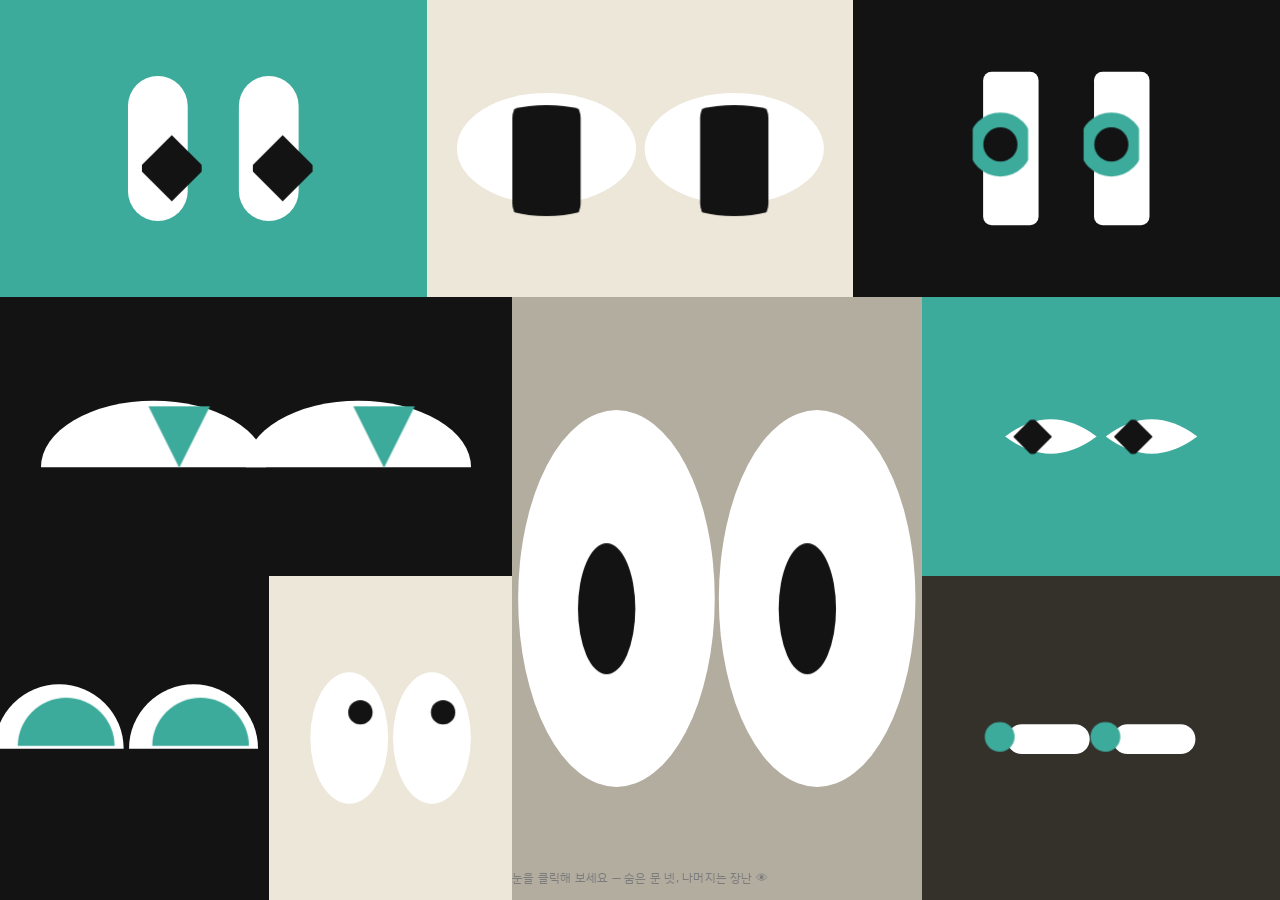
==== eye2.html @ b15d76cb "eye2: pin the design's mint back icon so it stays visible on scroll Extract the exact mint icon from" ====
<!DOCTYPE html>
<html lang="ko">
<head>
<meta charset="UTF-8" />
<meta name="viewport" content="width=device-width, initial-scale=1.0" />
<title>DOKI — eyes wall</title>
<link rel="preconnect" href="https://fonts.googleapis.com" />
<link rel="preconnect" href="https://fonts.gstatic.com" crossorigin />
<link href="https://fonts.googleapis.com/css2?family=Space+Grotesk:wght@400;500;700&family=IBM+Plex+Sans+KR:wght@300;400;500;600;700&display=swap" rel="stylesheet" />
<style>
  :root{
    --mint:#3DAB9B; --ivory:#EDE7D9; --black:#131313;
    --darkgray:#33312A; --gray:#B3ADA0; --white:#FFFFFF;
    --ease:cubic-bezier(.16,.84,.30,1);
  }
  *{margin:0;padding:0;box-sizing:border-box;}
  html,body{width:100%;height:100%;overflow:hidden;background:var(--black);
    font-family:"Space Grotesk","IBM Plex Sans KR",system-ui,sans-serif;}

  /* ---- asymmetric full-bleed grid ---- */
  .collage{
    width:100vw;height:100vh;display:grid;
    /* x lines: 0 21 33.33 40 66.67 72 80 100 */
    grid-template-columns:21fr 12.33fr 6.67fr 26.67fr 5.33fr 8fr 20fr;
    /* y lines: 0 33 59 64 70 100 */
    grid-template-rows:33fr 26fr 5fr 6fr 30fr;
  }
  .tile{position:relative;overflow:hidden;}
  .tile svg{width:100%;height:100%;display:block;}
  .eye{cursor:pointer;-webkit-tap-highlight-color:transparent;}
  .eye svg{transition:transform .4s var(--ease);will-change:transform;}
  .eye:hover svg{transform:scale(1.015);}
  /* real doors lift a touch more on hover */
  .eye[data-door="true"]:hover{filter:brightness(1.04);}
  .eye[data-door="true"]:hover svg{transform:scale(1.03);}

  .gaze{will-change:transform;}
  .blinker{transform-box:fill-box;transform-origin:center;transform:scaleY(0);}

  /* placement: row-start / col-start / row-end / col-end */
  .A{grid-area:1/1/2/3;background:var(--mint);}
  .B{grid-area:1/3/2/5;background:var(--ivory);}
  .C{grid-area:1/5/2/8;background:var(--black);}
  .D{grid-area:2/1/4/4;background:var(--black);}
  .E{grid-area:2/4/6/6;background:var(--gray);}
  .F{grid-area:2/6/4/8;background:var(--mint);}
  .G{grid-area:4/1/6/2;background:var(--black);}
  .H{grid-area:4/2/6/4;background:var(--ivory);}
  .I{grid-area:4/6/6/8;background:var(--darkgray);}

  /* ---- zoom veil ---- */
  .veil{position:fixed;z-index:40;top:0;left:0;width:40px;height:40px;border-radius:50%;
    background:var(--black);transform:translate(-50%,-50%) scale(0);pointer-events:none;}

  /* ===== product detail pages · Second White style ===== */
  .detail{position:fixed;inset:0;z-index:50;overflow-y:auto;opacity:0;visibility:hidden;
    background:#F4F4F2;color:#141414;--mint:#2FB39E;
    font-family:"Space Grotesk","IBM Plex Sans KR",system-ui,sans-serif;}
  .detail.is-open{visibility:visible;}

  /* minimal CLOSE button (top-right) */
  .sw-close{position:fixed;top:clamp(18px,3vh,32px);right:clamp(18px,4vw,52px);z-index:62;background:none;border:none;
    cursor:pointer;color:#141414;display:inline-flex;align-items:center;gap:11px;padding:6px 2px;
    font-family:"Space Grotesk",sans-serif;font-size:11.5px;letter-spacing:.22em;text-transform:uppercase;}
  .sw-close span{display:inline-grid;place-items:center;width:30px;height:30px;border:1.4px solid currentColor;
    border-radius:50%;font-size:12px;transition:transform .4s var(--ease),background .35s,color .35s;}
  .sw-close:hover span{transform:rotate(90deg);background:#141414;color:#F4F4F2;}

  /* split layout */
  .sw-split{display:grid;grid-template-columns:1.04fr 1fr;min-height:100vh;align-items:stretch;}
  .sw-copy{align-self:center;padding:clamp(86px,12vh,150px) clamp(22px,5vw,84px) clamp(40px,8vh,84px);max-width:780px;}
  .sw-stage{position:relative;min-height:100vh;overflow:hidden;
    background:radial-gradient(120% 92% at 50% 36%,#FCFCFB 0%,#EFEFEC 58%,#E6E6E1 100%);}
  @media (max-width:900px){.sw-split{grid-template-columns:1fr;}.sw-stage{min-height:60vh;order:-1;}
    .sw-copy{padding-top:96px;}}

  /* typography — tight bold sans, big contrast */
  .sw-eyebrow{font-family:"Space Grotesk",sans-serif;font-size:12px;letter-spacing:.26em;text-transform:uppercase;
    color:#9a9a92;margin:0 0 clamp(22px,4vh,40px);}
  .sw-title{font-family:"IBM Plex Sans KR","Space Grotesk",sans-serif;font-weight:700;letter-spacing:-.035em;
    line-height:1.0;margin:0;font-size:clamp(38px,5.4vw,84px);}
  .sw-title .ko{color:#a3a39b;font-weight:600;}
  .sw-sub{font-family:"IBM Plex Sans KR",sans-serif;font-weight:400;font-style:italic;color:#5a5a52;
    font-size:clamp(16px,1.7vw,22px);line-height:1.5;margin:clamp(22px,3.4vh,34px) 0 0;}
  .sw-concept{display:flex;align-items:center;flex-wrap:wrap;gap:13px;margin:clamp(26px,4vh,42px) 0 0;
    font-family:"IBM Plex Sans KR",sans-serif;font-size:clamp(13px,1.25vw,16px);}
  .sw-concept .a{font-weight:600;color:#3b3b35;}
  .sw-concept .ln{flex:0 0 clamp(34px,4vw,56px);height:1.5px;background:#cdcdc6;}
  .sw-concept .b{font-weight:700;}
  .sw-concept em{font-style:normal;color:var(--mint);font-weight:700;}
  .sw-story{font-family:"IBM Plex Sans KR",sans-serif;font-weight:300;color:#5a5a52;line-height:1.95;
    font-size:clamp(13.5px,1vw,15px);max-width:50ch;margin:clamp(28px,4.4vh,44px) 0 0;
    padding-top:clamp(24px,3.4vh,34px);border-top:1px solid #e1e1db;}

  /* stage shared */
  .sw-canvas{position:absolute;inset:0;width:100%;height:100%;display:block;touch-action:none;cursor:grab;}
  .sw-canvas:active{cursor:grabbing;}
  .sw-shadow{position:absolute;left:50%;bottom:12%;width:40%;height:4.4%;transform:translateX(-50%);
    background:radial-gradient(50% 50% at 50% 50%,rgba(20,20,16,.18),rgba(20,20,16,0) 72%);filter:blur(3px);pointer-events:none;}
  .sw-hint{position:absolute;left:0;right:0;bottom:clamp(22px,4vh,40px);text-align:center;pointer-events:none;
    font-family:"Space Grotesk",sans-serif;font-size:11px;letter-spacing:.2em;text-transform:uppercase;color:#ababa2;}

  /* fan photo studio */
  .fan-stage{display:flex;flex-direction:column;align-items:center;justify-content:center;gap:clamp(20px,3.4vh,34px);padding:8vh 6%;}
  .fan-hero{width:min(78%,380px);aspect-ratio:1/1.05;display:grid;place-items:center;}
  .fan-hero img{max-width:100%;max-height:100%;object-fit:contain;animation:floaty 6.5s ease-in-out infinite;
    filter:drop-shadow(0 30px 36px rgba(20,20,16,.12));}
  @keyframes floaty{0%,100%{transform:translateY(-7px);}50%{transform:translateY(7px);}}
  .fan-thumbs{display:flex;gap:10px;}
  .fan-thumb{width:clamp(46px,5vw,58px);height:clamp(46px,5vw,58px);border-radius:10px;overflow:hidden;cursor:pointer;
    background:#fff;border:1px solid #e2e2dc;padding:0;transition:transform .3s var(--ease),border-color .3s;}
  .fan-thumb img{width:100%;height:100%;object-fit:cover;}
  .fan-thumb:hover{transform:translateY(-3px);}
  .fan-thumb.is-active{border-color:#141414;}

  /* brand manifesto */
  .sw--brand .sw-manifesto{max-width:1180px;margin:0 auto;
    padding:clamp(120px,22vh,240px) clamp(22px,6vw,92px) clamp(80px,14vh,170px);}
  .sw-quote{font-family:"IBM Plex Sans KR",sans-serif;font-weight:600;line-height:1.36;letter-spacing:-.015em;
    font-size:clamp(24px,3.4vw,50px);margin:clamp(30px,5vh,58px) 0 0;max-width:18ch;}
  .sw-quote em{font-style:normal;color:var(--mint);}
  .sw-body{font-family:"IBM Plex Sans KR",sans-serif;font-weight:300;color:#5a5a52;line-height:1.95;
    font-size:clamp(14px,1.05vw,17px);max-width:56ch;margin:clamp(36px,5vh,58px) 0 0;}
  .sw-body b{color:#141414;font-weight:600;}

  /* ===== FAN · full dobe page (high-res SVG) ===== */
  .detail--fan.dobe{background:#fff;color:#141414;}
  .dobe-scroll{min-height:100vh;display:flex;justify-content:center;}
  .dobe-stage{position:relative;width:100%;max-width:1497px;}
  .dobe-full{display:block;width:100%;height:auto;}
  /* clickable hotspot over the design's own mint icon (top-right) */
  .dobe-iconback{position:absolute;left:92.76%;top:1.32%;width:5%;aspect-ratio:1;
    transform:translate(-50%,-50%);background:none;border:none;border-radius:50%;cursor:pointer;padding:0;}
  .dobe-iconback:hover{box-shadow:0 0 0 5px rgba(74,180,166,.35);}
  /* pinned clone of that same icon, revealed on scroll */
  .dobe-fixedback{position:fixed;top:clamp(14px,2.4vh,26px);right:clamp(16px,3vw,40px);z-index:64;
    width:clamp(44px,4.4vw,56px);height:auto;border:none;background:none;padding:0;cursor:pointer;
    opacity:0;transform:translateY(-10px) scale(.9);pointer-events:none;
    transition:opacity .35s var(--ease),transform .35s var(--ease);
    filter:drop-shadow(0 6px 16px rgba(20,20,16,.2));}
  .dobe-fixedback img{width:100%;display:block;}
  .detail--fan.scrolled .dobe-fixedback{opacity:1;transform:none;pointer-events:auto;}
  .detail--fan.scrolled .dobe-fixedback:hover{transform:scale(1.07);}
  /* click stamp */
  .doki-stamp{position:fixed;z-index:70;width:clamp(120px,16vw,168px);height:auto;pointer-events:none;
    transform:translate(-50%,-50%) rotate(var(--rot,0deg)) scale(1);transform-origin:center;
    animation:stampIn 1.15s cubic-bezier(.2,.8,.25,1) forwards;}
  @keyframes stampIn{
    0%{opacity:0;transform:translate(-50%,-50%) rotate(var(--rot)) scale(1.65);}
    11%{opacity:.95;transform:translate(-50%,-50%) rotate(var(--rot)) scale(.9);}
    22%{transform:translate(-50%,-50%) rotate(var(--rot)) scale(1.04);}
    32%{opacity:1;transform:translate(-50%,-50%) rotate(var(--rot)) scale(1);}
    72%{opacity:1;}
    100%{opacity:0;transform:translate(-50%,-50%) rotate(var(--rot)) scale(1);}
  }

  /* scroll cue + 3D loader */
  .sw-scrollcue{display:inline-flex;align-items:center;gap:10px;margin-top:clamp(30px,5vh,52px);
    font-family:"Space Grotesk",sans-serif;font-size:11px;letter-spacing:.22em;text-transform:uppercase;color:#a3a39b;}
  .sw-scrollcue b{font-size:14px;animation:cue 1.8s ease-in-out infinite;}
  @keyframes cue{0%,100%{transform:translateY(-2px);}50%{transform:translateY(3px);}}
  .sw-loader{position:absolute;inset:0;display:grid;place-items:center;pointer-events:none;
    font-family:"Space Grotesk",sans-serif;font-size:11px;letter-spacing:.24em;text-transform:uppercase;color:#b3b3aa;
    transition:opacity .5s var(--ease);}
  .sw-stage.is-loaded .sw-loader{opacity:0;}
  .sw-stage:not(.is-loaded) .sw-hint{opacity:0;}

  /* ===== magazine lookbook (scroll area) ===== */
  .sw-mag{padding:clamp(56px,12vh,150px) clamp(20px,6vw,118px) clamp(96px,18vh,220px);
    display:grid;grid-template-columns:repeat(12,1fr);gap:clamp(40px,7vh,116px) clamp(16px,2vw,34px);background:#F4F4F2;}
  .sw-mag__intro{grid-column:1/13;display:flex;justify-content:space-between;align-items:flex-end;flex-wrap:wrap;gap:18px;
    border-top:1px solid #e1e1db;padding-top:22px;}
  .sw-mag__intro h2{font-family:"IBM Plex Sans KR","Space Grotesk",sans-serif;font-weight:700;letter-spacing:-.03em;
    font-size:clamp(28px,4vw,58px);margin:0;}
  .sw-mag__intro span{font-family:"Space Grotesk",sans-serif;font-size:11.5px;letter-spacing:.22em;text-transform:uppercase;color:#9a9a92;}
  .sw-mag figure{margin:0;overflow:hidden;background:#ECECE7;}
  .sw-mag figure img{width:100%;height:100%;object-fit:cover;display:block;}
  .sw-mag figcaption{font-family:"IBM Plex Sans KR",sans-serif;font-size:12.5px;color:#8c8c84;margin-top:14px;}
  .m-tall{grid-column:2/7;aspect-ratio:4/5;}
  .m-side{grid-column:8/12;aspect-ratio:3/4;align-self:end;}
  .m-wide{grid-column:1/13;aspect-ratio:16/7;}
  .m-sq{grid-column:3/8;aspect-ratio:1/1;}
  .m-port{grid-column:8/13;aspect-ratio:4/5;align-self:center;}
  .m-quote{grid-column:2/12;font-family:"IBM Plex Sans KR",sans-serif;font-weight:600;letter-spacing:-.02em;
    line-height:1.42;font-size:clamp(24px,3.6vw,52px);margin:0;}
  .m-quote em{font-style:normal;color:var(--mint);}
  .m-note{grid-column:8/13;font-family:"IBM Plex Sans KR",sans-serif;font-weight:300;color:#5a5a52;line-height:1.9;
    font-size:14px;align-self:center;margin:0;}
  .m-plate{aspect-ratio:4/3;display:grid;place-items:center;color:#fff;}
  .m-plate.l{grid-column:2/8;} .m-plate.r{grid-column:8/12;}
  .m-plate b{font-family:"IBM Plex Sans KR","Space Grotesk",sans-serif;font-weight:700;font-size:clamp(30px,5vw,72px);opacity:.94;}
  @media (max-width:760px){
    .sw-mag{gap:44px 14px;}
    .m-tall,.m-side,.m-wide,.m-sq,.m-port,.m-quote,.m-note,.m-plate{grid-column:1/13;}
    .m-tall,.m-side,.m-sq,.m-port{aspect-ratio:4/5;}
  }

  /* ---- toast ---- */
  .toast{position:fixed;left:50%;bottom:clamp(28px,6vh,64px);transform:translate(-50%,14px);z-index:60;
    background:var(--white);color:var(--black);font-family:"IBM Plex Sans KR",sans-serif;font-size:14px;
    padding:12px 22px;border-radius:999px;opacity:0;pointer-events:none;white-space:nowrap;
    box-shadow:0 8px 30px rgba(0,0,0,.25);transition:opacity .35s var(--ease),transform .35s var(--ease);}
  .toast.show{opacity:1;transform:translate(-50%,0);}

  /* ---- tiny helper line ---- */
  .hint{position:fixed;left:50%;bottom:14px;transform:translateX(-50%);z-index:6;
    font-family:"IBM Plex Sans KR",sans-serif;font-size:12px;letter-spacing:.02em;color:rgba(255,255,255,.55);
    pointer-events:none;transition:opacity .5s var(--ease);mix-blend-mode:difference;}

  @media (prefers-reduced-motion:reduce){*{animation-duration:.001ms!important;transition-duration:.001ms!important;}}
</style>
</head>
<body>
  <main class="collage">

    <!-- A · mint · pills + diamonds · HIDDEN DOOR → brand story -->
    <div class="tile A eye" data-mx="4" data-my="8" data-door="true" data-product="brand" role="button" tabindex="0" aria-label="도깨비 눈 (숨은 문) — 브랜드 이야기">
      <svg viewBox="0 0 100 56" preserveAspectRatio="xMidYMid meet">
        <defs><clipPath id="aL"><rect x="30" y="11" width="14" height="34" rx="7"/></clipPath><clipPath id="aR"><rect x="56" y="11" width="14" height="34" rx="7"/></clipPath></defs>
        <rect class="sclera" x="30" y="11" width="14" height="34" rx="7" fill="#fff"/>
        <rect class="sclera" x="56" y="11" width="14" height="34" rx="7" fill="#fff"/>
        <g class="gaze">
          <g clip-path="url(#aL)"><rect class="pupil" x="31.5" y="22.5" width="11" height="11" fill="#131313" transform="rotate(45 37 28)"/></g>
          <g clip-path="url(#aR)"><rect class="pupil" x="57.5" y="22.5" width="11" height="11" fill="#131313" transform="rotate(45 63 28)"/></g>
        </g>
        <g class="blinker"><rect x="30" y="11" width="14" height="34" rx="7" fill="#3DAB9B" clip-path="url(#aL)"/><rect x="56" y="11" width="14" height="34" rx="7" fill="#3DAB9B" clip-path="url(#aR)"/></g>
      </svg>
    </div>

    <!-- B · ivory · ellipses + barrels · fake -->
    <div class="tile B eye" data-mx="8" data-my="3" role="button" tabindex="0" aria-label="도깨비 눈">
      <svg viewBox="0 0 100 56" preserveAspectRatio="xMidYMid meet">
        <defs><clipPath id="bL"><ellipse cx="28" cy="28" rx="21" ry="13"/></clipPath><clipPath id="bR"><ellipse cx="72" cy="28" rx="21" ry="13"/></clipPath></defs>
        <ellipse class="sclera" cx="28" cy="28" rx="21" ry="13" fill="#fff"/>
        <ellipse class="sclera" cx="72" cy="28" rx="21" ry="13" fill="#fff"/>
        <g class="gaze">
          <g clip-path="url(#bL)"><rect class="pupil" x="20" y="13" width="16" height="30" rx="5" fill="#131313"/></g>
          <g clip-path="url(#bR)"><rect class="pupil" x="64" y="13" width="16" height="30" rx="5" fill="#131313"/></g>
        </g>
        <g class="blinker"><rect x="7" y="15" width="42" height="26" fill="#EDE7D9" clip-path="url(#bL)"/><rect x="51" y="15" width="42" height="26" fill="#EDE7D9" clip-path="url(#bR)"/></g>
      </svg>
    </div>

    <!-- C · black · vertical rects + mint-ring (looks up) · DOOR → umbrella -->
    <div class="tile C eye" data-mx="3" data-my="7" data-biasy="-4" data-door="true" data-product="umbrella" role="button" tabindex="0" aria-label="도깨비 눈 (문) — 우산">
      <svg viewBox="0 0 100 56" preserveAspectRatio="xMidYMid meet">
        <defs><clipPath id="cL"><rect x="30.5" y="10" width="13" height="36" rx="2"/></clipPath><clipPath id="cR"><rect x="56.5" y="10" width="13" height="36" rx="2"/></clipPath></defs>
        <rect class="sclera" x="30.5" y="10" width="13" height="36" rx="2" fill="#fff"/>
        <rect class="sclera" x="56.5" y="10" width="13" height="36" rx="2" fill="#fff"/>
        <g class="gaze">
          <g clip-path="url(#cL)"><circle cx="37" cy="27" r="7.5" fill="#3DAB9B"/><circle class="pupil" cx="37" cy="27" r="4" fill="#131313"/></g>
          <g clip-path="url(#cR)"><circle cx="63" cy="27" r="7.5" fill="#3DAB9B"/><circle class="pupil" cx="63" cy="27" r="4" fill="#131313"/></g>
        </g>
        <g class="blinker"><rect x="30.5" y="10" width="13" height="36" rx="2" fill="#131313" clip-path="url(#cL)"/><rect x="56.5" y="10" width="13" height="36" rx="2" fill="#131313" clip-path="url(#cR)"/></g>
      </svg>
    </div>

    <!-- D · black · domes + sharp mint triangles · DOOR → fan -->
    <div class="tile D eye" data-mx="5" data-my="3" data-door="true" data-product="fan" role="button" tabindex="0" aria-label="도깨비 눈 (문) — 선풍기">
      <svg viewBox="0 0 100 44" preserveAspectRatio="xMidYMid meet">
        <defs><clipPath id="dL"><path d="M8 28 A22 13 0 0 1 52 28 Z"/></clipPath><clipPath id="dR"><path d="M48 28 A22 13 0 0 1 92 28 Z"/></clipPath></defs>
        <path class="sclera" d="M8 28 A22 13 0 0 1 52 28 Z" fill="#fff"/>
        <path class="sclera" d="M48 28 A22 13 0 0 1 92 28 Z" fill="#fff"/>
        <g class="gaze">
          <g clip-path="url(#dL)"><polygon class="pupil" points="24,16 36,16 30,28" fill="#3DAB9B"/></g>
          <g clip-path="url(#dR)"><polygon class="pupil" points="64,16 76,16 70,28" fill="#3DAB9B"/></g>
        </g>
        <g class="blinker"><path d="M8 28 A22 13 0 0 1 52 28 Z" fill="#131313" clip-path="url(#dL)"/><path d="M48 28 A22 13 0 0 1 92 28 Z" fill="#131313" clip-path="url(#dR)"/></g>
      </svg>
    </div>

    <!-- E · gray · giant double eyes · DOOR → book -->
    <div class="tile E eye" data-mx="10" data-my="14" data-door="true" data-product="book" role="button" tabindex="0" aria-label="도깨비 눈 (문) — 책">
      <svg viewBox="0 0 100 118" preserveAspectRatio="xMidYMid meet">
        <defs><clipPath id="eL"><ellipse cx="25.5" cy="59" rx="24" ry="46"/></clipPath><clipPath id="eR"><ellipse cx="74.5" cy="59" rx="24" ry="46"/></clipPath></defs>
        <ellipse class="sclera" cx="25.5" cy="59" rx="24" ry="46" fill="#fff"/>
        <ellipse class="sclera" cx="74.5" cy="59" rx="24" ry="46" fill="#fff"/>
        <g class="gaze">
          <g clip-path="url(#eL)"><ellipse class="pupil" cx="25.5" cy="68" rx="7" ry="16" fill="#131313"/></g>
          <g clip-path="url(#eR)"><ellipse class="pupil" cx="74.5" cy="68" rx="7" ry="16" fill="#131313"/></g>
        </g>
        <g class="blinker"><rect x="1.5" y="13" width="48" height="92" fill="#B3ADA0" clip-path="url(#eL)"/><rect x="50.5" y="13" width="48" height="92" fill="#B3ADA0" clip-path="url(#eR)"/></g>
      </svg>
    </div>

    <!-- F · mint · almonds + diamonds · fake -->
    <div class="tile F eye" data-mx="8" data-my="4" role="button" tabindex="0" aria-label="도깨비 눈">
      <svg viewBox="0 0 100 122" preserveAspectRatio="xMidYMid meet">
        <defs><clipPath id="fL"><path d="M8 61 Q28 46 48 61 Q28 76 8 61 Z"/></clipPath><clipPath id="fR"><path d="M52 61 Q72 46 92 61 Q72 76 52 61 Z"/></clipPath></defs>
        <path class="sclera" d="M8 61 Q28 46 48 61 Q28 76 8 61 Z" fill="#fff"/>
        <path class="sclera" d="M52 61 Q72 46 92 61 Q72 76 52 61 Z" fill="#fff"/>
        <g class="gaze">
          <g clip-path="url(#fL)"><rect class="pupil" x="22" y="55" width="12" height="12" fill="#131313" transform="rotate(45 28 61)"/></g>
          <g clip-path="url(#fR)"><rect class="pupil" x="66" y="55" width="12" height="12" fill="#131313" transform="rotate(45 72 61)"/></g>
        </g>
        <g class="blinker"><path d="M8 61 Q28 46 48 61 Q28 76 8 61 Z" fill="#3DAB9B" clip-path="url(#fL)"/><path d="M52 61 Q72 46 92 61 Q72 76 52 61 Z" fill="#3DAB9B" clip-path="url(#fR)"/></g>
      </svg>
    </div>

    <!-- G · black · teal bowls (반원) · fake -->
    <div class="tile G eye" data-mx="3" data-my="2" role="button" tabindex="0" aria-label="도깨비 눈">
      <svg viewBox="0 0 100 96" preserveAspectRatio="xMidYMid meet">
        <defs><clipPath id="gL"><path d="M-2 52 A24 24 0 0 1 46 52 Z"/></clipPath><clipPath id="gR"><path d="M48 52 A24 24 0 0 1 96 52 Z"/></clipPath></defs>
        <path class="sclera" d="M-2 52 A24 24 0 0 1 46 52 Z" fill="#fff"/>
        <path class="sclera" d="M48 52 A24 24 0 0 1 96 52 Z" fill="#fff"/>
        <g class="gaze">
          <g clip-path="url(#gL)"><path class="pupil" d="M4 52 A18 18 0 0 1 40 52 Z" fill="#3DAB9B"/></g>
          <g clip-path="url(#gR)"><path class="pupil" d="M54 52 A18 18 0 0 1 90 52 Z" fill="#3DAB9B"/></g>
        </g>
        <g class="blinker"><path d="M-2 52 A24 24 0 0 1 46 52 Z" fill="#131313" clip-path="url(#gL)"/><path d="M48 52 A24 24 0 0 1 96 52 Z" fill="#131313" clip-path="url(#gR)"/></g>
      </svg>
    </div>

    <!-- H · ivory · eggs + small pupils · fake -->
    <div class="tile H eye" data-mx="7" data-my="10" role="button" tabindex="0" aria-label="도깨비 눈">
      <svg viewBox="0 0 100 106" preserveAspectRatio="xMidYMid meet">
        <defs><clipPath id="hL"><ellipse cx="33" cy="53" rx="16" ry="27"/></clipPath><clipPath id="hR"><ellipse cx="67" cy="53" rx="16" ry="27"/></clipPath></defs>
        <ellipse class="sclera" cx="33" cy="53" rx="16" ry="27" fill="#fff"/>
        <ellipse class="sclera" cx="67" cy="53" rx="16" ry="27" fill="#fff"/>
        <g class="gaze">
          <g clip-path="url(#hL)"><circle class="pupil" cx="33" cy="50" r="5" fill="#131313"/></g>
          <g clip-path="url(#hR)"><circle class="pupil" cx="67" cy="50" r="5" fill="#131313"/></g>
        </g>
        <g class="blinker"><rect x="17" y="26" width="32" height="54" fill="#EDE7D9" clip-path="url(#hL)"/><rect x="51" y="26" width="32" height="54" fill="#EDE7D9" clip-path="url(#hR)"/></g>
      </svg>
    </div>

    <!-- I · darkgray · capsules + teal dots · fake -->
    <div class="tile I eye" data-mx="12" data-my="2" role="button" tabindex="0" aria-label="도깨비 눈">
      <svg viewBox="0 0 100 141" preserveAspectRatio="xMidYMid meet">
        <defs><clipPath id="iL"><rect x="9" y="64.5" width="36" height="13" rx="6.5"/></clipPath><clipPath id="iR"><rect x="55" y="64.5" width="36" height="13" rx="6.5"/></clipPath></defs>
        <rect class="sclera" x="9" y="64.5" width="36" height="13" rx="6.5" fill="#fff"/>
        <rect class="sclera" x="55" y="64.5" width="36" height="13" rx="6.5" fill="#fff"/>
        <g class="gaze">
          <g clip-path="url(#iL)"><circle class="pupil" cx="16" cy="71" r="6.5" fill="#3DAB9B"/></g>
          <g clip-path="url(#iR)"><circle class="pupil" cx="62" cy="71" r="6.5" fill="#3DAB9B"/></g>
        </g>
        <g class="blinker"><rect x="9" y="64.5" width="36" height="13" rx="6.5" fill="#33312A" clip-path="url(#iL)"/><rect x="55" y="64.5" width="36" height="13" rx="6.5" fill="#33312A" clip-path="url(#iR)"/></g>
      </svg>
    </div>

  </main>

  <p class="hint" id="hint">눈을 클릭해 보세요 — 숨은 문 넷, 나머지는 장난 👁</p>

  <div class="veil" id="veil"></div>

  <!-- ===== FAN · 율비(律比) — full dobe page (high-res SVG) ===== -->
  <section class="detail detail--fan dobe" id="detail-fan" aria-hidden="true">
    <!-- pinned clone of the design's own mint icon, shown once scrolled -->
    <button class="dobe-fixedback" data-close type="button" aria-label="뒤로가기"><img src="image/back-icon.svg" alt="" /></button>
    <div class="dobe-scroll">
      <div class="dobe-stage">
        <img class="dobe-full" src="image/fan-page.svg" alt="율비 — 선풍기 도깨비(목소리 도깨비)" />
        <!-- transparent hotspot over the design's own mint icon (top-right) -->
        <button class="dobe-iconback" data-close type="button" aria-label="뒤로가기"></button>
      </div>
    </div>
  </section>

  <!-- ===== UMBRELLA · 化傘 (3D hero + editorial magazine) ===== -->
  <section class="detail detail--umbrella" id="detail-umbrella" aria-hidden="true">
    <button class="sw-close" data-close type="button">Close <span aria-hidden="true">✕</span></button>
    <div class="sw-split">
      <div class="sw-copy">
        <p class="sw-eyebrow">DOKI · 02 — 길찾기 도깨비</p>
        <h1 class="sw-title">化傘<span class="ko"> : 우산 도깨비</span></h1>
        <p class="sw-sub">“잃어버리거나 어딘가에 두고 온다.”</p>
        <p class="sw-concept"><span class="a">비를 막는 도구</span><span class="ln"></span><span class="b">지팡이-지도마커</span> <em>(이동 경로를 기록한다)</em></p>
        <p class="sw-story">“내가 사용하던 우산은 우산 끝으로 바닥을 두드리며 걸었던 경험을 바탕으로, 지나온 나만의 경로를 기록하는 길찾기 도깨비가 되었다. 비 오는 날, 우리는 항상 이동 중에 우산을 사용한다. 우산은 비를 맞으며 이동한 경로를 함께하는 물건이다.”</p>
        <span class="sw-scrollcue">Scroll <b>↓</b> Notes</span>
      </div>
      <div class="sw-stage" data-scene="umbrella">
        <canvas class="sw-canvas"></canvas>
        <div class="sw-loader">Loading 3D</div>
        <p class="sw-hint">Drag to rotate</p>
      </div>
    </div>
    <div class="sw-mag">
      <div class="sw-mag__intro" data-rise><h2>Lookbook</h2><span>化傘 — Second White Edit</span></div>
      <figure class="m-tall" data-rise><img loading="lazy" src="image/umbrella1.png" alt="우산 풀샷" /><figcaption>01 — 머리 위로 펼쳐지는 작은 지붕</figcaption></figure>
      <figure class="m-side" data-rise><img loading="lazy" src="image/umbrella2.png" alt="우산 디테일" /><figcaption>02 — 손에 쥐는 우드 핸들</figcaption></figure>
      <p class="m-quote" data-rise>“우산은 비를 맞으며 <em>이동한 경로</em>를 함께하는 물건이다.”</p>
      <figure class="m-wide" data-rise><img loading="lazy" src="image/umbrella3.png" alt="우산 연출" /><figcaption>03 — 비 오는 날의 동행</figcaption></figure>
      <figure class="m-sq" data-rise><img loading="lazy" src="image/umbrella4.png" alt="우산 디테일" /><figcaption>04 — 살이 만드는 결</figcaption></figure>
      <figure class="m-port" data-rise><img loading="lazy" src="image/umbrella5.png" alt="우산 연출" /><figcaption>05 — 지나온 길의 흔적</figcaption></figure>
    </div>
  </section>

  <!-- ===== BOOK · 책 도깨비 (3D hero + editorial magazine) ===== -->
  <section class="detail detail--book" id="detail-book" aria-hidden="true">
    <button class="sw-close" data-close type="button">Close <span aria-hidden="true">✕</span></button>
    <div class="sw-split">
      <div class="sw-copy">
        <p class="sw-eyebrow">DOKI · 03 — 성장 도깨비</p>
        <h1 class="sw-title">책 도깨비</h1>
        <p class="sw-sub">“책장에 꽂혀서 안 꺼내본다. 이사하면 벽의 키재기 흔적이 사라진다. 그 집에서 자랐던 기억도 함께.”</p>
        <p class="sw-concept"><span class="a">읽는 물건</span><span class="ln"></span><span class="b">키재기</span> <em>(성장을 기록한다)</em></p>
        <p class="sw-story">“내가 사용하던 책은 책장 옆에 키를 재며 표시를 남기던 경험을 바탕으로, 사라지는 성장의 흔적을 기록하는 성장 도깨비가 되었다.”</p>
        <span class="sw-scrollcue">Scroll <b>↓</b> Notes</span>
      </div>
      <div class="sw-stage" data-scene="book">
        <canvas class="sw-canvas"></canvas>
        <div class="sw-loader">Loading 3D</div>
        <p class="sw-hint">Drag to rotate · Floating</p>
      </div>
    </div>
    <div class="sw-mag">
      <div class="sw-mag__intro" data-rise><h2>Lookbook</h2><span>책 도깨비 — Second White Edit</span></div>
      <figure class="m-tall" data-rise><img loading="lazy" src="image/book1.png" alt="책 풀샷" /><figcaption>01 — 책장 옆에 선 기록</figcaption></figure>
      <figure class="m-side" data-rise><img loading="lazy" src="image/book3.png" alt="책 디테일" /><figcaption>02 — 페이지의 결</figcaption></figure>
      <p class="m-quote" data-rise>“벽 아래 사라진 연필 자국이, <em>책의 갈피</em>로 옮겨 적힌다.”</p>
      <figure class="m-wide" data-rise><img loading="lazy" src="image/book2.png" alt="키재기 디테일" /><figcaption>03 — 키를 재던 자리</figcaption></figure>
      <figure class="m-port" data-rise><img loading="lazy" src="image/book4.png" alt="책 연출" /><figcaption>04 — 자라난 시간의 두께</figcaption></figure>
    </div>
  </section>

  <!-- ===== BRAND STORY · 물건 도깨비 (Second White / manifesto) ===== -->
  <section class="detail sw--brand" id="detail-brand" aria-hidden="true">
    <button class="sw-close" data-close type="button">Close <span aria-hidden="true">✕</span></button>
    <div class="sw-manifesto">
      <p class="sw-eyebrow">DOKI · 물건 도깨비 · 物件鬼</p>
      <h1 class="sw-title">DOKI<span class="ko"> : Object Goblin</span></h1>
      <p class="sw-quote">“당신만의 익숙한 버릇이 <em>사물의 새로운 기록방식</em>이 된다면?”</p>
      <p class="sw-body">한국 설화 속 도깨비는 오래된 물건이나 사람이 사용하던 무생물이 인간과의 관계를 통해 <b>생명력</b>을 얻습니다. 우리는 가끔 물건을 원래 용도와는 조금 다르게 쓰곤 합니다. 무심코 지나쳤던 사물과의 비공식적인 사용 방식이 하나의 기록이 되는 순간, 사물은 <b>스스로 기록하는 존재</b>인 ‘도깨비’가 됩니다.</p>
    </div>
  </section>

  <div class="toast" id="toast" aria-live="polite"></div>

  <script type="importmap">
  { "imports": {
      "three": "https://cdn.jsdelivr.net/npm/three@0.160.0/build/three.module.js",
      "three/addons/": "https://cdn.jsdelivr.net/npm/three@0.160.0/examples/jsm/"
  } }
  </script>
  <script src="https://cdnjs.cloudflare.com/ajax/libs/gsap/3.12.5/gsap.min.js"></script>
  <script src="https://cdnjs.cloudflare.com/ajax/libs/gsap/3.12.5/ScrollTrigger.min.js"></script>
  <script src="js/eye2.js?v=20261015c"></script>
  <script type="module" src="js/scenes.js?v=20261015c"></script>
</body>
</html>
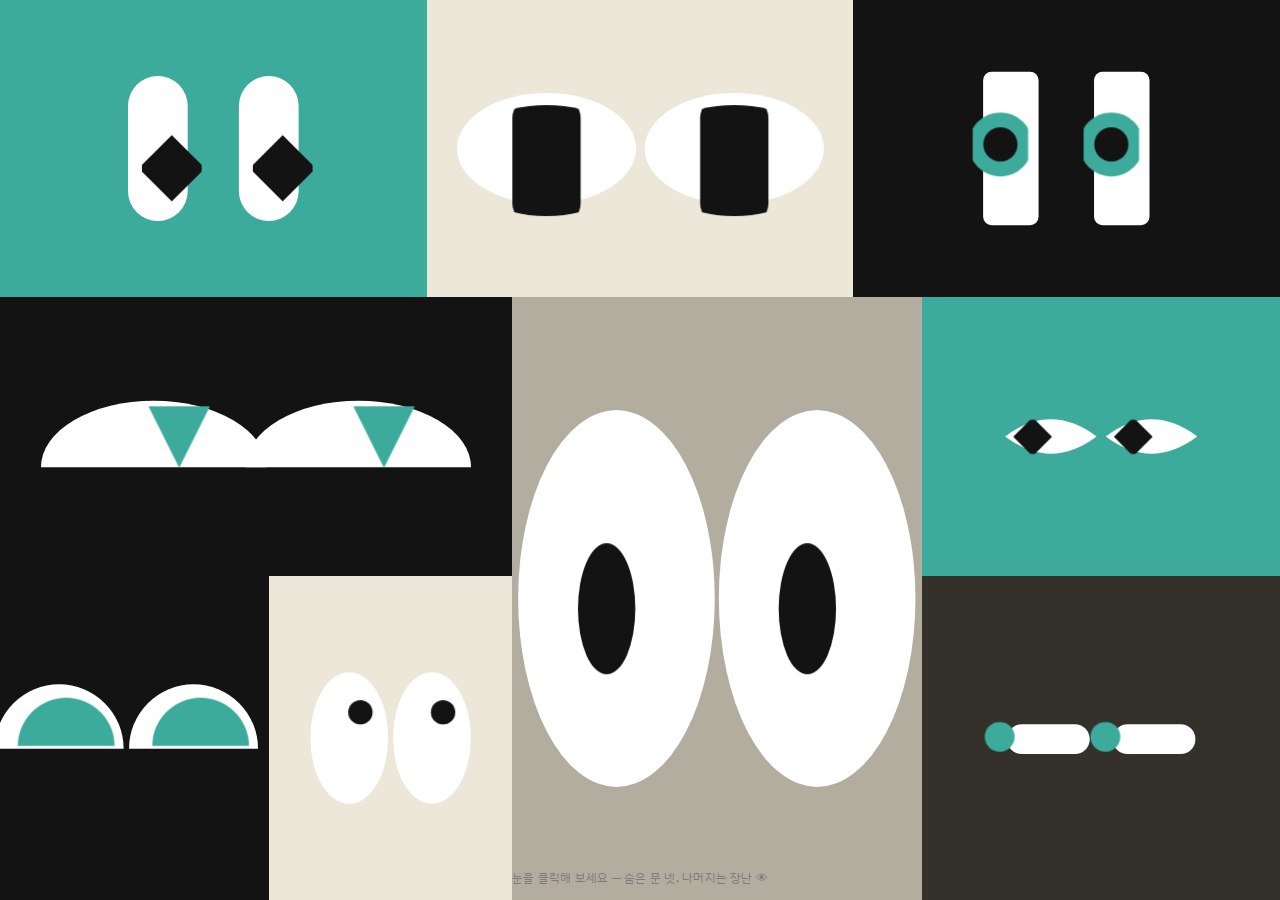
==== commit a81d048c: "eye2: umbrella page → full dobe SVG, same as fan Replace the umbrella 3D/magazine page with the high" ====
--- a/eye2.html
+++ b/eye2.html
@@ -123,14 +123,15 @@
     font-size:clamp(14px,1.05vw,17px);max-width:56ch;margin:clamp(36px,5vh,58px) 0 0;}
   .sw-body b{color:#141414;font-weight:600;}
 
-  /* ===== FAN · full dobe page (high-res SVG) ===== */
-  .detail--fan.dobe{background:#fff;color:#141414;}
+  /* ===== dobe full-page (high-res SVG) — fan & umbrella ===== */
+  .detail.dobe{background:#fff;color:#141414;}
   .dobe-scroll{min-height:100vh;display:flex;justify-content:center;}
   .dobe-stage{position:relative;width:100%;max-width:1497px;}
   .dobe-full{display:block;width:100%;height:auto;}
   /* clickable hotspot over the design's own mint icon (top-right) */
   .dobe-iconback{position:absolute;left:92.76%;top:1.32%;width:5%;aspect-ratio:1;
     transform:translate(-50%,-50%);background:none;border:none;border-radius:50%;cursor:pointer;padding:0;}
+  .dobe-iconback--umb{top:1.18%;}
   .dobe-iconback:hover{box-shadow:0 0 0 5px rgba(74,180,166,.35);}
   /* pinned clone of that same icon, revealed on scroll */
   .dobe-fixedback{position:fixed;top:clamp(14px,2.4vh,26px);right:clamp(16px,3vw,40px);z-index:64;
@@ -139,8 +140,8 @@
     transition:opacity .35s var(--ease),transform .35s var(--ease);
     filter:drop-shadow(0 6px 16px rgba(20,20,16,.2));}
   .dobe-fixedback img{width:100%;display:block;}
-  .detail--fan.scrolled .dobe-fixedback{opacity:1;transform:none;pointer-events:auto;}
-  .detail--fan.scrolled .dobe-fixedback:hover{transform:scale(1.07);}
+  .dobe.scrolled .dobe-fixedback{opacity:1;transform:none;pointer-events:auto;}
+  .dobe.scrolled .dobe-fixedback:hover{transform:scale(1.07);}
   /* click stamp */
   .doki-stamp{position:fixed;z-index:70;width:clamp(120px,16vw,168px);height:auto;pointer-events:none;
     transform:translate(-50%,-50%) rotate(var(--rot,0deg)) scale(1);transform-origin:center;
@@ -358,32 +359,14 @@
     </div>
   </section>
 
-  <!-- ===== UMBRELLA · 化傘 (3D hero + editorial magazine) ===== -->
-  <section class="detail detail--umbrella" id="detail-umbrella" aria-hidden="true">
-    <button class="sw-close" data-close type="button">Close <span aria-hidden="true">✕</span></button>
-    <div class="sw-split">
-      <div class="sw-copy">
-        <p class="sw-eyebrow">DOKI · 02 — 길찾기 도깨비</p>
-        <h1 class="sw-title">化傘<span class="ko"> : 우산 도깨비</span></h1>
-        <p class="sw-sub">“잃어버리거나 어딘가에 두고 온다.”</p>
-        <p class="sw-concept"><span class="a">비를 막는 도구</span><span class="ln"></span><span class="b">지팡이-지도마커</span> <em>(이동 경로를 기록한다)</em></p>
-        <p class="sw-story">“내가 사용하던 우산은 우산 끝으로 바닥을 두드리며 걸었던 경험을 바탕으로, 지나온 나만의 경로를 기록하는 길찾기 도깨비가 되었다. 비 오는 날, 우리는 항상 이동 중에 우산을 사용한다. 우산은 비를 맞으며 이동한 경로를 함께하는 물건이다.”</p>
-        <span class="sw-scrollcue">Scroll <b>↓</b> Notes</span>
+  <!-- ===== UMBRELLA · 化傘 — full dobe page (high-res SVG) ===== -->
+  <section class="detail detail--umbrella dobe" id="detail-umbrella" aria-hidden="true">
+    <button class="dobe-fixedback" data-close type="button" aria-label="뒤로가기"><img src="image/back-icon.svg" alt="" /></button>
+    <div class="dobe-scroll">
+      <div class="dobe-stage">
+        <img class="dobe-full" src="image/umbrella-page.svg" alt="化傘 — 우산 도깨비(길찾기 도깨비)" />
+        <button class="dobe-iconback dobe-iconback--umb" data-close type="button" aria-label="뒤로가기"></button>
       </div>
-      <div class="sw-stage" data-scene="umbrella">
-        <canvas class="sw-canvas"></canvas>
-        <div class="sw-loader">Loading 3D</div>
-        <p class="sw-hint">Drag to rotate</p>
-      </div>
-    </div>
-    <div class="sw-mag">
-      <div class="sw-mag__intro" data-rise><h2>Lookbook</h2><span>化傘 — Second White Edit</span></div>
-      <figure class="m-tall" data-rise><img loading="lazy" src="image/umbrella1.png" alt="우산 풀샷" /><figcaption>01 — 머리 위로 펼쳐지는 작은 지붕</figcaption></figure>
-      <figure class="m-side" data-rise><img loading="lazy" src="image/umbrella2.png" alt="우산 디테일" /><figcaption>02 — 손에 쥐는 우드 핸들</figcaption></figure>
-      <p class="m-quote" data-rise>“우산은 비를 맞으며 <em>이동한 경로</em>를 함께하는 물건이다.”</p>
-      <figure class="m-wide" data-rise><img loading="lazy" src="image/umbrella3.png" alt="우산 연출" /><figcaption>03 — 비 오는 날의 동행</figcaption></figure>
-      <figure class="m-sq" data-rise><img loading="lazy" src="image/umbrella4.png" alt="우산 디테일" /><figcaption>04 — 살이 만드는 결</figcaption></figure>
-      <figure class="m-port" data-rise><img loading="lazy" src="image/umbrella5.png" alt="우산 연출" /><figcaption>05 — 지나온 길의 흔적</figcaption></figure>
     </div>
   </section>
 
@@ -436,7 +419,7 @@
   </script>
   <script src="https://cdnjs.cloudflare.com/ajax/libs/gsap/3.12.5/gsap.min.js"></script>
   <script src="https://cdnjs.cloudflare.com/ajax/libs/gsap/3.12.5/ScrollTrigger.min.js"></script>
-  <script src="js/eye2.js?v=20261015c"></script>
-  <script type="module" src="js/scenes.js?v=20261015c"></script>
+  <script src="js/eye2.js?v=20261015d"></script>
+  <script type="module" src="js/scenes.js?v=20261015d"></script>
 </body>
 </html>
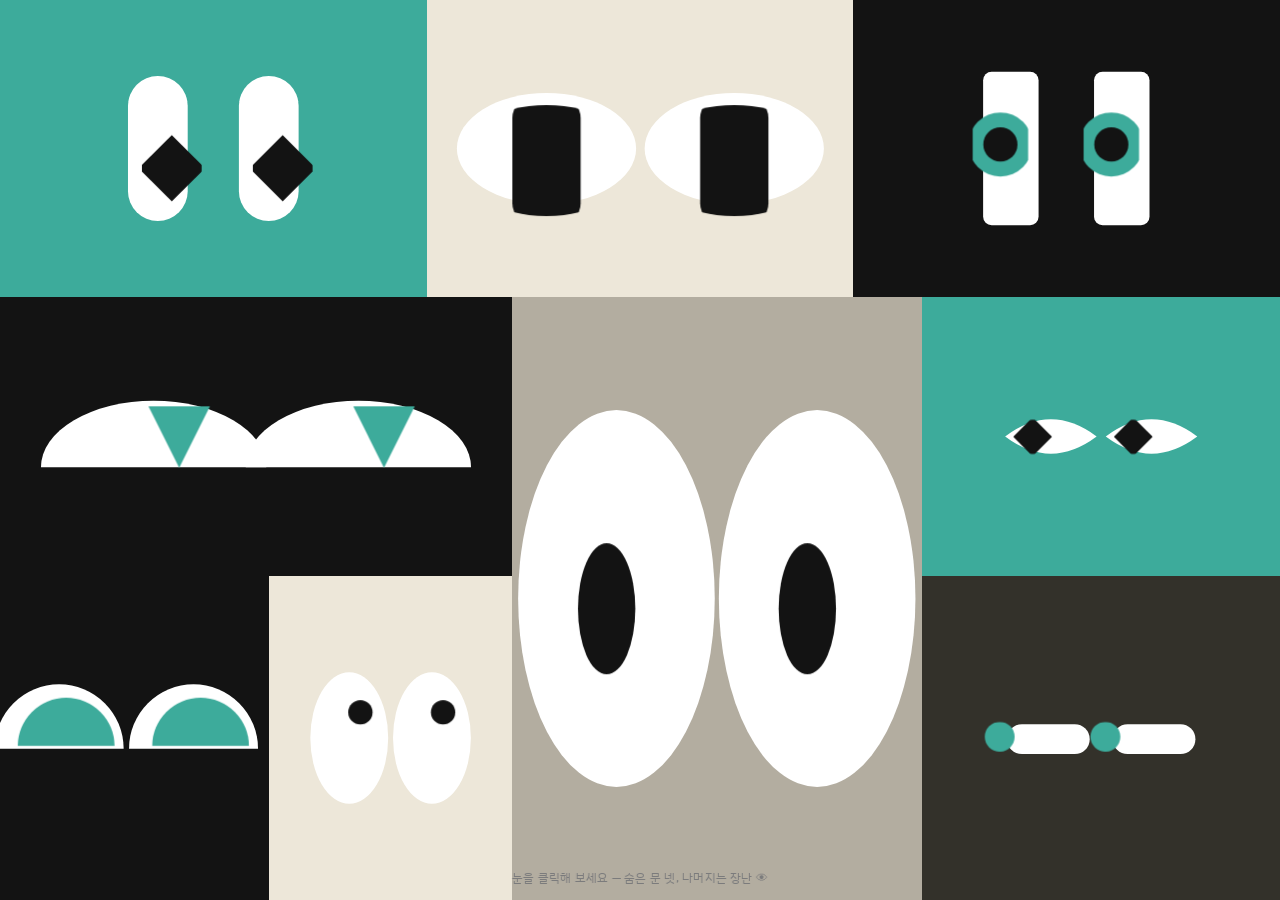
==== commit 0ce0a7ca: "eye2: per-page click stamp; umbrella gets its own Add data-stamp on each dobe page so the click stam" ====
--- a/eye2.html
+++ b/eye2.html
@@ -347,7 +347,7 @@
   <div class="veil" id="veil"></div>
 
   <!-- ===== FAN · 율비(律比) — full dobe page (high-res SVG) ===== -->
-  <section class="detail detail--fan dobe" id="detail-fan" aria-hidden="true">
+  <section class="detail detail--fan dobe" id="detail-fan" data-stamp="image/stamp.svg" aria-hidden="true">
     <!-- pinned clone of the design's own mint icon, shown once scrolled -->
     <button class="dobe-fixedback" data-close type="button" aria-label="뒤로가기"><img src="image/back-icon.svg" alt="" /></button>
     <div class="dobe-scroll">
@@ -360,7 +360,7 @@
   </section>
 
   <!-- ===== UMBRELLA · 化傘 — full dobe page (high-res SVG) ===== -->
-  <section class="detail detail--umbrella dobe" id="detail-umbrella" aria-hidden="true">
+  <section class="detail detail--umbrella dobe" id="detail-umbrella" data-stamp="image/stamp-umbrella.svg" aria-hidden="true">
     <button class="dobe-fixedback" data-close type="button" aria-label="뒤로가기"><img src="image/back-icon.svg" alt="" /></button>
     <div class="dobe-scroll">
       <div class="dobe-stage">
@@ -419,7 +419,7 @@
   </script>
   <script src="https://cdnjs.cloudflare.com/ajax/libs/gsap/3.12.5/gsap.min.js"></script>
   <script src="https://cdnjs.cloudflare.com/ajax/libs/gsap/3.12.5/ScrollTrigger.min.js"></script>
-  <script src="js/eye2.js?v=20261015d"></script>
-  <script type="module" src="js/scenes.js?v=20261015d"></script>
+  <script src="js/eye2.js?v=20261015e"></script>
+  <script type="module" src="js/scenes.js?v=20261015e"></script>
 </body>
 </html>
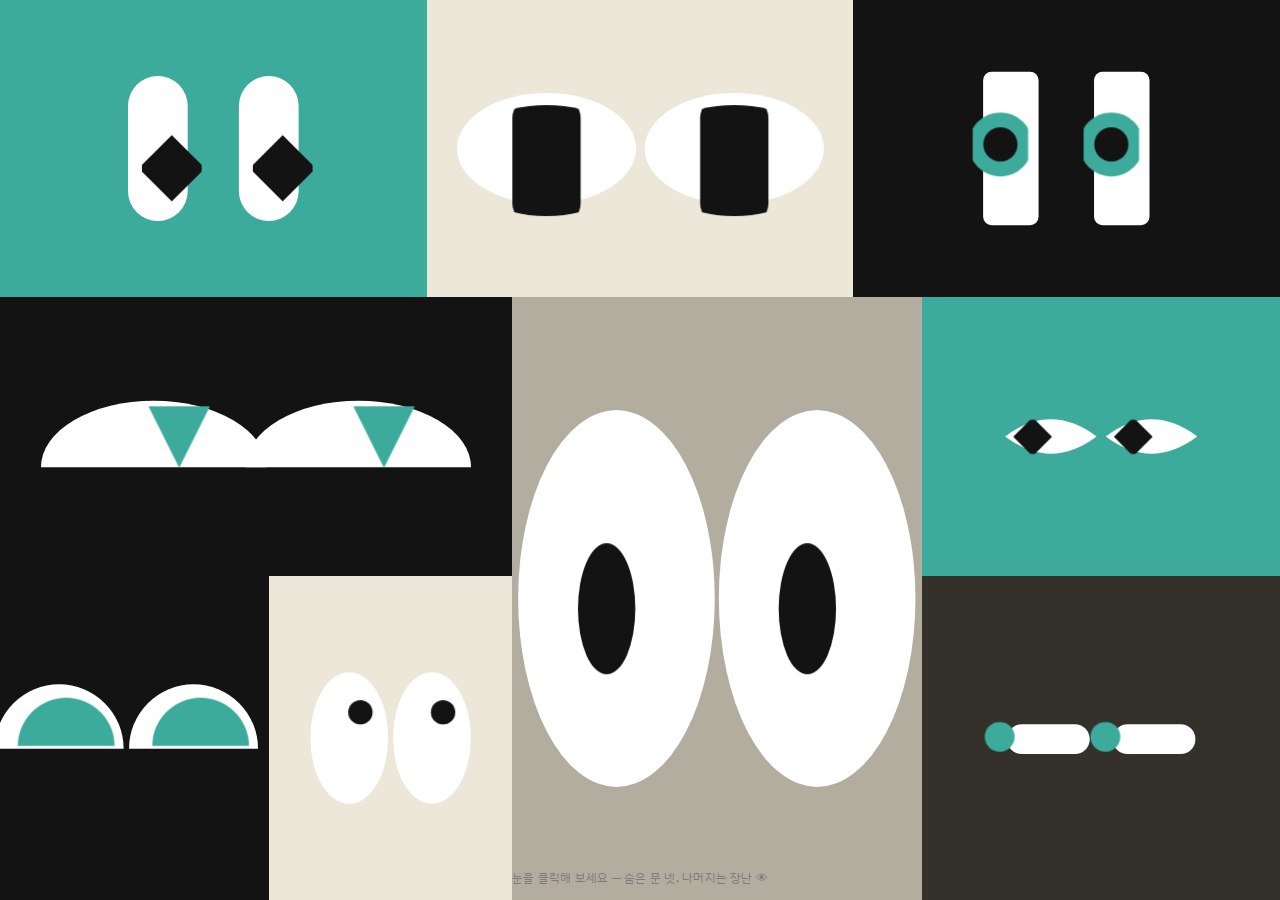
==== commit 9f927f62: "eye2: update umbrella page SVG (PROJECT (2)); cache-bust src Co-Authored-By: Claude Opus 4.8 <norepl" ====
--- a/eye2.html
+++ b/eye2.html
@@ -364,7 +364,7 @@
     <button class="dobe-fixedback" data-close type="button" aria-label="뒤로가기"><img src="image/back-icon.svg" alt="" /></button>
     <div class="dobe-scroll">
       <div class="dobe-stage">
-        <img class="dobe-full" src="image/umbrella-page.svg" alt="化傘 — 우산 도깨비(길찾기 도깨비)" />
+        <img class="dobe-full" src="image/umbrella-page.svg?v=2" alt="化傘 — 우산 도깨비(길찾기 도깨비)" />
         <button class="dobe-iconback dobe-iconback--umb" data-close type="button" aria-label="뒤로가기"></button>
       </div>
     </div>
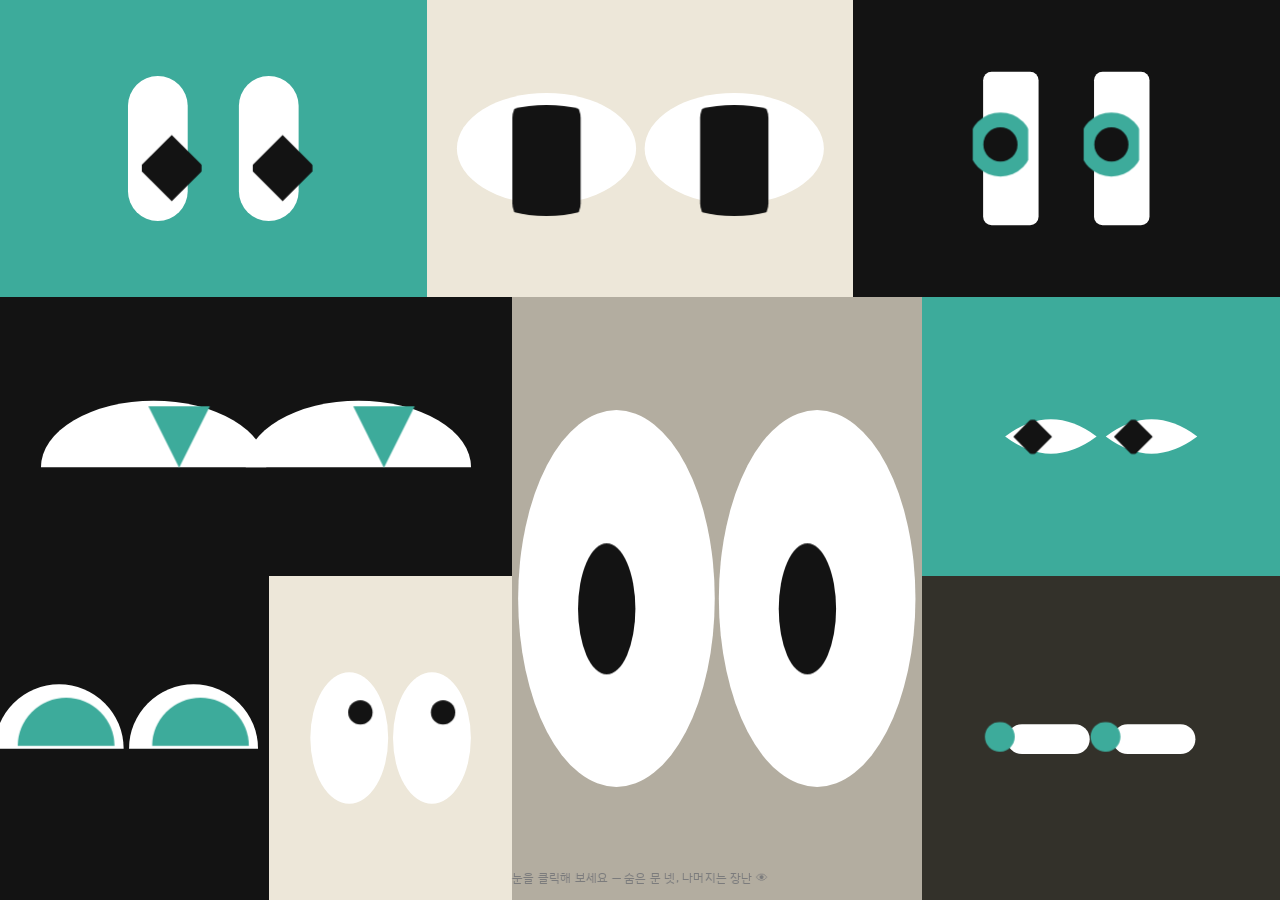
==== commit 2080645d: "eye2: brand page -> full dobe project-intro SVG Replace the Second White manifesto with the high-res" ====
--- a/eye2.html
+++ b/eye2.html
@@ -132,6 +132,7 @@
   .dobe-iconback{position:absolute;left:92.76%;top:1.32%;width:5%;aspect-ratio:1;
     transform:translate(-50%,-50%);background:none;border:none;border-radius:50%;cursor:pointer;padding:0;}
   .dobe-iconback--umb{top:1.18%;}
+  .dobe-iconback--brand{top:1.62%;}
   .dobe-iconback:hover{box-shadow:0 0 0 5px rgba(74,180,166,.35);}
   /* pinned clone of that same icon, revealed on scroll */
   .dobe-fixedback{position:fixed;top:clamp(14px,2.4vh,26px);right:clamp(16px,3vw,40px);z-index:64;
@@ -347,12 +348,12 @@
   <div class="veil" id="veil"></div>
 
   <!-- ===== FAN · 율비(律比) — full dobe page (high-res SVG) ===== -->
-  <section class="detail detail--fan dobe" id="detail-fan" data-stamp="image/stamp.svg" aria-hidden="true">
+  <section class="detail detail--fan dobe" id="detail-fan" data-stamp="image/stamp.svg?v=3" aria-hidden="true">
     <!-- pinned clone of the design's own mint icon, shown once scrolled -->
     <button class="dobe-fixedback" data-close type="button" aria-label="뒤로가기"><img src="image/back-icon.svg" alt="" /></button>
     <div class="dobe-scroll">
       <div class="dobe-stage">
-        <img class="dobe-full" src="image/fan-page.svg" alt="율비 — 선풍기 도깨비(목소리 도깨비)" />
+        <img class="dobe-full" src="image/fan-page.svg?v=3" alt="율비 — 선풍기 도깨비(목소리 도깨비)" />
         <!-- transparent hotspot over the design's own mint icon (top-right) -->
         <button class="dobe-iconback" data-close type="button" aria-label="뒤로가기"></button>
       </div>
@@ -360,52 +361,35 @@
   </section>
 
   <!-- ===== UMBRELLA · 化傘 — full dobe page (high-res SVG) ===== -->
-  <section class="detail detail--umbrella dobe" id="detail-umbrella" data-stamp="image/stamp-umbrella.svg" aria-hidden="true">
+  <section class="detail detail--umbrella dobe" id="detail-umbrella" data-stamp="image/stamp-umbrella.svg?v=3" aria-hidden="true">
     <button class="dobe-fixedback" data-close type="button" aria-label="뒤로가기"><img src="image/back-icon.svg" alt="" /></button>
     <div class="dobe-scroll">
       <div class="dobe-stage">
-        <img class="dobe-full" src="image/umbrella-page.svg?v=2" alt="化傘 — 우산 도깨비(길찾기 도깨비)" />
+        <img class="dobe-full" src="image/umbrella-page.svg?v=3" alt="化傘 — 우산 도깨비(길찾기 도깨비)" />
         <button class="dobe-iconback dobe-iconback--umb" data-close type="button" aria-label="뒤로가기"></button>
       </div>
     </div>
   </section>
 
-  <!-- ===== BOOK · 책 도깨비 (3D hero + editorial magazine) ===== -->
-  <section class="detail detail--book" id="detail-book" aria-hidden="true">
-    <button class="sw-close" data-close type="button">Close <span aria-hidden="true">✕</span></button>
-    <div class="sw-split">
-      <div class="sw-copy">
-        <p class="sw-eyebrow">DOKI · 03 — 성장 도깨비</p>
-        <h1 class="sw-title">책 도깨비</h1>
-        <p class="sw-sub">“책장에 꽂혀서 안 꺼내본다. 이사하면 벽의 키재기 흔적이 사라진다. 그 집에서 자랐던 기억도 함께.”</p>
-        <p class="sw-concept"><span class="a">읽는 물건</span><span class="ln"></span><span class="b">키재기</span> <em>(성장을 기록한다)</em></p>
-        <p class="sw-story">“내가 사용하던 책은 책장 옆에 키를 재며 표시를 남기던 경험을 바탕으로, 사라지는 성장의 흔적을 기록하는 성장 도깨비가 되었다.”</p>
-        <span class="sw-scrollcue">Scroll <b>↓</b> Notes</span>
+  <!-- ===== BOOK · 책 도깨비 — full dobe page (high-res SVG) ===== -->
+  <section class="detail detail--book dobe" id="detail-book" aria-hidden="true">
+    <button class="dobe-fixedback" data-close type="button" aria-label="뒤로가기"><img src="image/back-icon.svg" alt="" /></button>
+    <div class="dobe-scroll">
+      <div class="dobe-stage">
+        <img class="dobe-full" src="image/book-page.svg?v=3" alt="책 도깨비(성장 도깨비)" />
+        <button class="dobe-iconback dobe-iconback--umb" data-close type="button" aria-label="뒤로가기"></button>
       </div>
-      <div class="sw-stage" data-scene="book">
-        <canvas class="sw-canvas"></canvas>
-        <div class="sw-loader">Loading 3D</div>
-        <p class="sw-hint">Drag to rotate · Floating</p>
+    </div>
+  </section>
+
+  <!-- ===== BRAND / PROJECT intro · 물건 도깨비 — full dobe page (high-res SVG) ===== -->
+  <section class="detail detail--brand dobe" id="detail-brand" aria-hidden="true">
+    <button class="dobe-fixedback" data-close type="button" aria-label="뒤로가기"><img src="image/back-icon.svg" alt="" /></button>
+    <div class="dobe-scroll">
+      <div class="dobe-stage">
+        <img class="dobe-full" src="image/brand-page.svg?v=1" alt="물건 도깨비 — 프로젝트 소개" />
+        <button class="dobe-iconback dobe-iconback--brand" data-close type="button" aria-label="뒤로가기"></button>
       </div>
-    </div>
-    <div class="sw-mag">
-      <div class="sw-mag__intro" data-rise><h2>Lookbook</h2><span>책 도깨비 — Second White Edit</span></div>
-      <figure class="m-tall" data-rise><img loading="lazy" src="image/book1.png" alt="책 풀샷" /><figcaption>01 — 책장 옆에 선 기록</figcaption></figure>
-      <figure class="m-side" data-rise><img loading="lazy" src="image/book3.png" alt="책 디테일" /><figcaption>02 — 페이지의 결</figcaption></figure>
-      <p class="m-quote" data-rise>“벽 아래 사라진 연필 자국이, <em>책의 갈피</em>로 옮겨 적힌다.”</p>
-      <figure class="m-wide" data-rise><img loading="lazy" src="image/book2.png" alt="키재기 디테일" /><figcaption>03 — 키를 재던 자리</figcaption></figure>
-      <figure class="m-port" data-rise><img loading="lazy" src="image/book4.png" alt="책 연출" /><figcaption>04 — 자라난 시간의 두께</figcaption></figure>
-    </div>
-  </section>
-
-  <!-- ===== BRAND STORY · 물건 도깨비 (Second White / manifesto) ===== -->
-  <section class="detail sw--brand" id="detail-brand" aria-hidden="true">
-    <button class="sw-close" data-close type="button">Close <span aria-hidden="true">✕</span></button>
-    <div class="sw-manifesto">
-      <p class="sw-eyebrow">DOKI · 물건 도깨비 · 物件鬼</p>
-      <h1 class="sw-title">DOKI<span class="ko"> : Object Goblin</span></h1>
-      <p class="sw-quote">“당신만의 익숙한 버릇이 <em>사물의 새로운 기록방식</em>이 된다면?”</p>
-      <p class="sw-body">한국 설화 속 도깨비는 오래된 물건이나 사람이 사용하던 무생물이 인간과의 관계를 통해 <b>생명력</b>을 얻습니다. 우리는 가끔 물건을 원래 용도와는 조금 다르게 쓰곤 합니다. 무심코 지나쳤던 사물과의 비공식적인 사용 방식이 하나의 기록이 되는 순간, 사물은 <b>스스로 기록하는 존재</b>인 ‘도깨비’가 됩니다.</p>
     </div>
   </section>
 
@@ -419,7 +403,7 @@
   </script>
   <script src="https://cdnjs.cloudflare.com/ajax/libs/gsap/3.12.5/gsap.min.js"></script>
   <script src="https://cdnjs.cloudflare.com/ajax/libs/gsap/3.12.5/ScrollTrigger.min.js"></script>
-  <script src="js/eye2.js?v=20261015e"></script>
-  <script type="module" src="js/scenes.js?v=20261015e"></script>
+  <script src="js/eye2.js?v=20261015f"></script>
+  <script type="module" src="js/scenes.js?v=20261015f"></script>
 </body>
 </html>
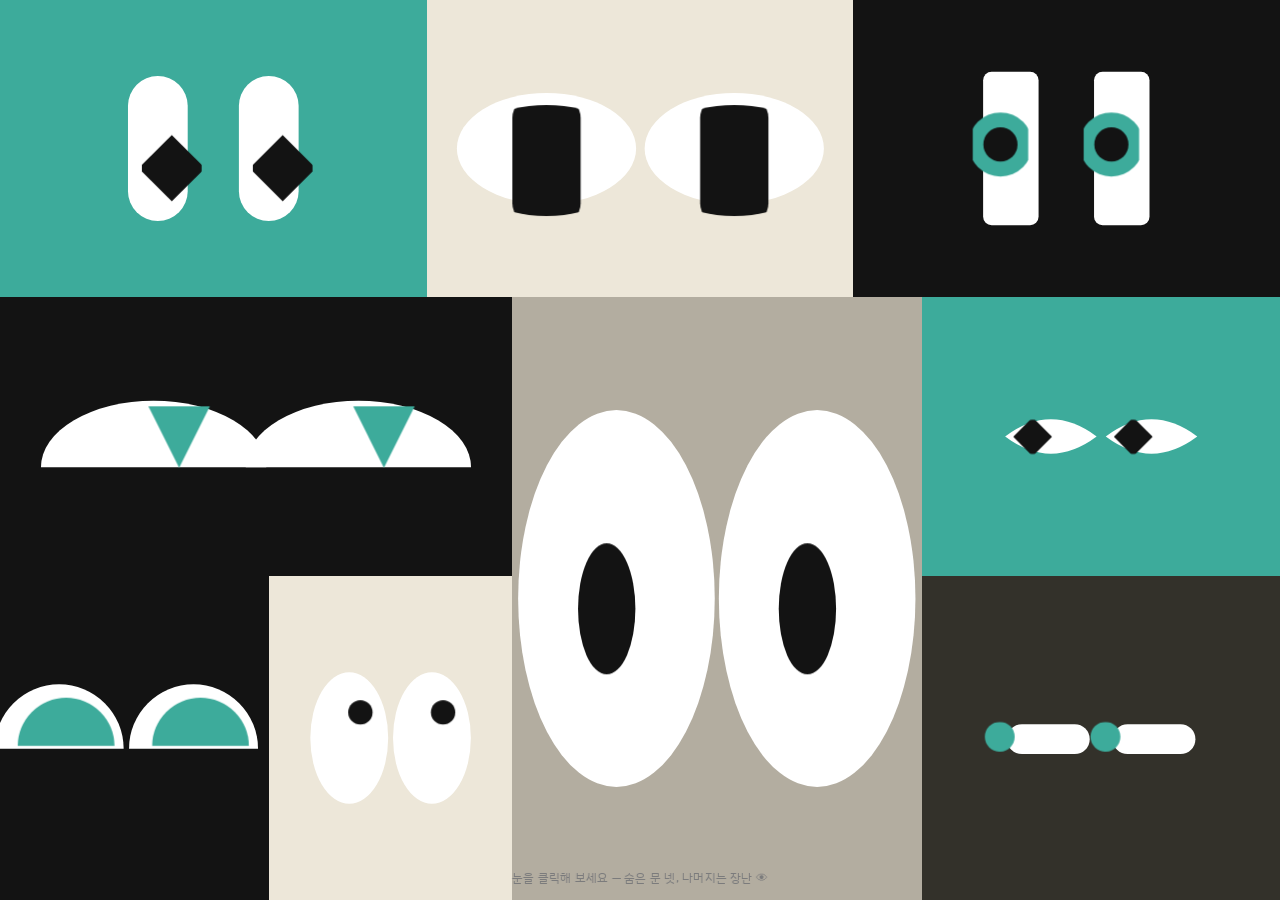
==== commit 4e974aab: "eye2: add book page click stamp (stamp-book.svg) Co-Authored-By: Claude Opus 4.8 <noreply@anthropic." ====
--- a/eye2.html
+++ b/eye2.html
@@ -372,7 +372,7 @@
   </section>
 
   <!-- ===== BOOK · 책 도깨비 — full dobe page (high-res SVG) ===== -->
-  <section class="detail detail--book dobe" id="detail-book" aria-hidden="true">
+  <section class="detail detail--book dobe" id="detail-book" data-stamp="image/stamp-book.svg?v=1" aria-hidden="true">
     <button class="dobe-fixedback" data-close type="button" aria-label="뒤로가기"><img src="image/back-icon.svg" alt="" /></button>
     <div class="dobe-scroll">
       <div class="dobe-stage">
